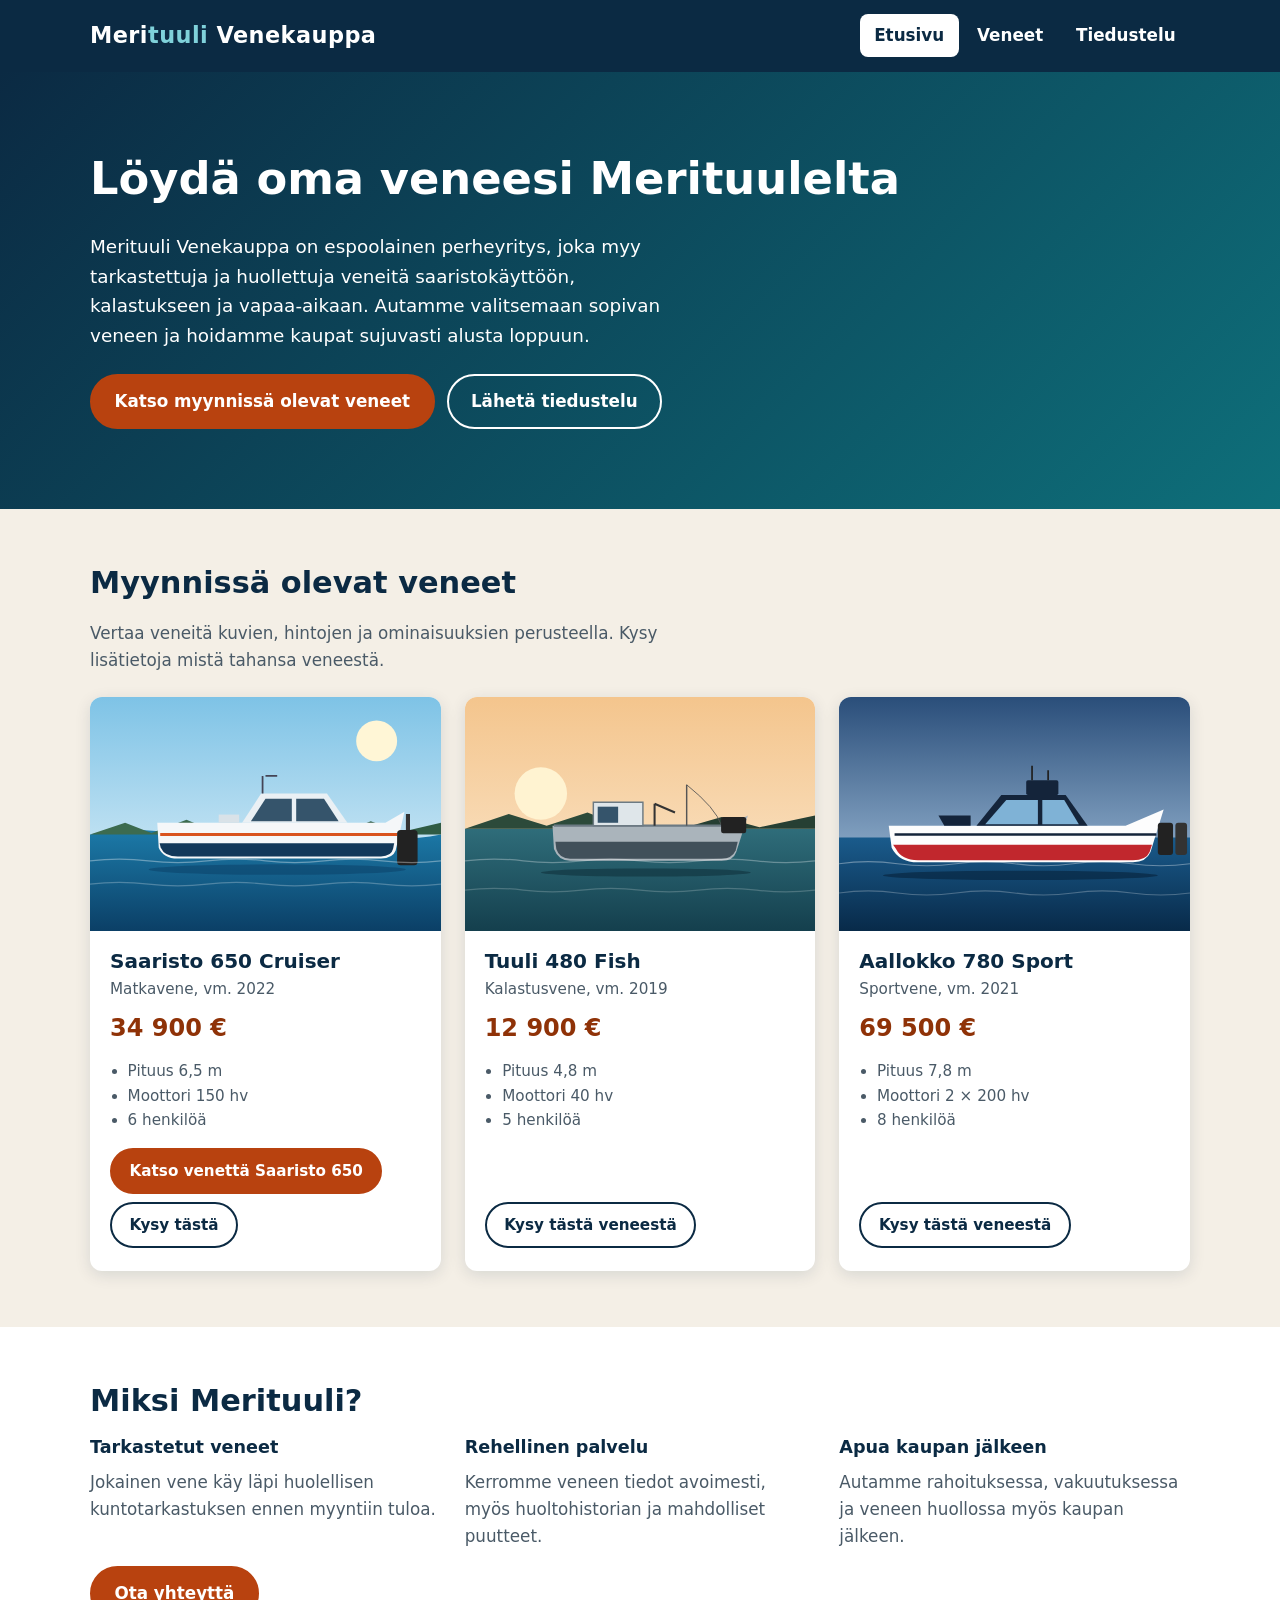
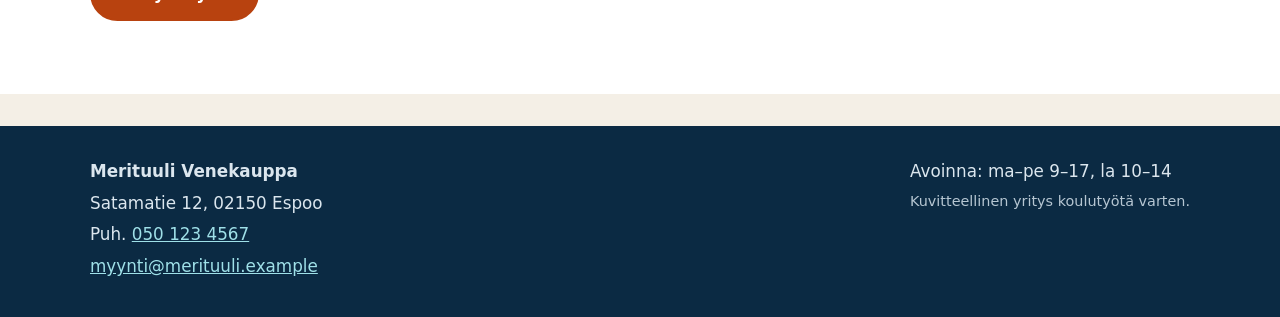
==== index.html @ cff988ce "base" ====
<!DOCTYPE html>
<html lang="fi">
<head>
  <meta charset="utf-8">
  <meta name="viewport" content="width=device-width, initial-scale=1">
  <title>Merituuli Venekauppa – Veneet myynnissä</title>
  <meta name="description" content="Merituuli Venekauppa myy huolella valittuja käytettyjä veneitä. Tutustu myynnissä oleviin veneisiin ja lähetä tiedustelu.">
  <link rel="stylesheet" href="css/styles.css">
</head>
<body>
  <a class="skip-link" href="#sisalto">Siirry sisältöön</a>

  <header class="site-header">
    <div class="container header-inner">
      <a class="logo" href="index.html">Meri<span>tuuli</span> Venekauppa</a>
      <nav class="main-nav" aria-label="Päävalikko">
        <ul>
          <li><a href="index.html" aria-current="page">Etusivu</a></li>
          <li><a href="index.html#veneet">Veneet</a></li>
          <li><a href="contact.html">Tiedustelu</a></li>
        </ul>
      </nav>
    </div>
  </header>

  <main id="sisalto">
    <section class="hero">
      <div class="container">
        <h1>Löydä oma veneesi Merituulelta</h1>
        <p>Merituuli Venekauppa on espoolainen perheyritys, joka myy tarkastettuja ja huollettuja veneitä saaristokäyttöön, kalastukseen ja vapaa-aikaan. Autamme valitsemaan sopivan veneen ja hoidamme kaupat sujuvasti alusta loppuun.</p>
        <div class="hero-actions">
          <a class="btn" href="index.html#veneet">Katso myynnissä olevat veneet</a>
          <a class="btn btn-outline" href="contact.html">Lähetä tiedustelu</a>
        </div>
      </div>
    </section>

    <section id="veneet">
      <div class="container">
        <h2>Myynnissä olevat veneet</h2>
        <p class="section-intro">Vertaa veneitä kuvien, hintojen ja ominaisuuksien perusteella. Kysy lisätietoja mistä tahansa veneestä.</p>

        <div class="boat-grid">
          <article class="boat-card">
            <img src="images/boat1-1.svg" width="1200" height="800" alt="Saaristo 650 Cruiser -matkavene merellä aurinkoisena päivänä">
            <div class="boat-card-body">
              <h3>Saaristo 650 Cruiser</h3>
              <p class="boat-type">Matkavene, vm. 2022</p>
              <p class="boat-price">34&nbsp;900&nbsp;€</p>
              <ul>
                <li>Pituus 6,5 m</li>
                <li>Moottori 150 hv</li>
                <li>6 henkilöä</li>
              </ul>
              <div class="boat-card-actions">
                <a class="btn" href="boat1.html">Katso venettä Saaristo 650</a>
                <a class="btn btn-outline" href="contact.html?boat=saaristo-650">Kysy tästä</a>
              </div>
            </div>
          </article>

          <article class="boat-card">
            <img src="images/boat2.svg" width="1200" height="800" alt="Tuuli 480 Fish -alumiininen kalastusvene auringonlaskussa">
            <div class="boat-card-body">
              <h3>Tuuli 480 Fish</h3>
              <p class="boat-type">Kalastusvene, vm. 2019</p>
              <p class="boat-price">12&nbsp;900&nbsp;€</p>
              <ul>
                <li>Pituus 4,8 m</li>
                <li>Moottori 40 hv</li>
                <li>5 henkilöä</li>
              </ul>
              <div class="boat-card-actions">
                <a class="btn btn-outline" href="contact.html?boat=tuuli-480">Kysy tästä veneestä</a>
              </div>
            </div>
          </article>

          <article class="boat-card">
            <img src="images/boat3.svg" width="1200" height="800" alt="Aallokko 780 Sport -nopea sportvene sinisellä merellä">
            <div class="boat-card-body">
              <h3>Aallokko 780 Sport</h3>
              <p class="boat-type">Sportvene, vm. 2021</p>
              <p class="boat-price">69&nbsp;500&nbsp;€</p>
              <ul>
                <li>Pituus 7,8 m</li>
                <li>Moottori 2 × 200 hv</li>
                <li>8 henkilöä</li>
              </ul>
              <div class="boat-card-actions">
                <a class="btn btn-outline" href="contact.html?boat=aallokko-780">Kysy tästä veneestä</a>
              </div>
            </div>
          </article>
        </div>
      </div>
    </section>

    <section class="info-band" aria-labelledby="miksi">
      <div class="container">
        <h2 id="miksi">Miksi Merituuli?</h2>
        <div class="info-grid">
          <div>
            <h3>Tarkastetut veneet</h3>
            <p>Jokainen vene käy läpi huolellisen kuntotarkastuksen ennen myyntiin tuloa.</p>
          </div>
          <div>
            <h3>Rehellinen palvelu</h3>
            <p>Kerromme veneen tiedot avoimesti, myös huoltohistorian ja mahdolliset puutteet.</p>
          </div>
          <div>
            <h3>Apua kaupan jälkeen</h3>
            <p>Autamme rahoituksessa, vakuutuksessa ja veneen huollossa myös kaupan jälkeen.</p>
          </div>
        </div>
        <p><a class="btn" href="contact.html">Ota yhteyttä</a></p>
      </div>
    </section>
  </main>

  <footer class="site-footer">
    <div class="container footer-inner">
      <div>
        <p><strong>Merituuli Venekauppa</strong></p>
        <p>Satamatie 12, 02150 Espoo</p>
        <p>Puh. <a href="tel:+358501234567">050 123 4567</a></p>
        <p><a href="mailto:myynti@merituuli.example">myynti@merituuli.example</a></p>
      </div>
      <div>
        <p>Avoinna: ma–pe 9–17, la 10–14</p>
        <p class="copy">Kuvitteellinen yritys koulutyötä varten.</p>
      </div>
    </div>
  </footer>
</body>
</html>
---- css/styles.css ----
/* Merituuli Venekauppa – yhteinen tyylitiedosto */
:root {
  --navy: #0b2a43;
  --navy-light: #12385a;
  --teal: #0e6f7a;
  --sand: #f4efe6;
  --white: #ffffff;
  --text: #1c2a35;
  --muted: #4a5a67;
  --accent: #b8420f;
  --accent-dark: #8f3207;
  --border: #d5dde3;
  --radius: 12px;
  --shadow: 0 4px 16px rgba(11, 42, 67, 0.12);
  --max: 1100px;
}

*, *::before, *::after { box-sizing: border-box; }

html { scroll-behavior: smooth; }

body {
  margin: 0;
  font-family: "Segoe UI", system-ui, -apple-system, Roboto, Arial, sans-serif;
  font-size: 1.05rem;
  line-height: 1.6;
  color: var(--text);
  background: var(--sand);
}

img { max-width: 100%; height: auto; display: block; }

h1, h2, h3 { line-height: 1.2; color: var(--navy); margin: 0 0 0.6em; }
h1 { font-size: clamp(1.9rem, 5vw, 2.8rem); }
h2 { font-size: clamp(1.4rem, 3.5vw, 1.9rem); }
h3 { font-size: 1.25rem; }

a { color: var(--teal); }
a:hover { color: var(--navy); }

:focus-visible {
  outline: 3px solid var(--accent);
  outline-offset: 3px;
}

.container { width: min(100% - 2rem, var(--max)); margin-inline: auto; }

.skip-link {
  position: absolute;
  left: -999px;
  top: 0;
  background: var(--white);
  padding: 0.6rem 1rem;
  z-index: 100;
}
.skip-link:focus { left: 0; }

.visually-hidden {
  position: absolute;
  width: 1px; height: 1px;
  overflow: hidden;
  clip: rect(0 0 0 0);
  white-space: nowrap;
}

/* Header & navigation */
.site-header { background: var(--navy); color: var(--white); }

.header-inner {
  display: flex;
  flex-wrap: wrap;
  align-items: center;
  justify-content: space-between;
  gap: 0.75rem 1.5rem;
  padding: 0.9rem 0;
}

.logo {
  color: var(--white);
  text-decoration: none;
  font-size: 1.4rem;
  font-weight: 700;
  letter-spacing: 0.02em;
}
.logo span { color: #7fd1da; }
.logo:hover { color: var(--white); }

.main-nav ul {
  list-style: none;
  margin: 0;
  padding: 0;
  display: flex;
  flex-wrap: wrap;
  gap: 0.25rem;
}

.main-nav a {
  display: block;
  padding: 0.5rem 0.9rem;
  color: var(--white);
  text-decoration: none;
  border-radius: 8px;
  font-weight: 600;
}
.main-nav a:hover { background: var(--navy-light); color: var(--white); }
.main-nav a[aria-current="page"] { background: var(--white); color: var(--navy); }

/* Buttons */
.btn {
  display: inline-block;
  padding: 0.75rem 1.4rem;
  background: var(--accent);
  color: var(--white);
  border: 2px solid var(--accent);
  border-radius: 999px;
  font: inherit;
  font-weight: 700;
  text-decoration: none;
  cursor: pointer;
  transition: background 0.15s, transform 0.15s;
}
.btn:hover { background: var(--accent-dark); border-color: var(--accent-dark); color: var(--white); transform: translateY(-1px); }

.btn-outline { background: transparent; color: var(--navy); border-color: var(--navy); }
.btn-outline:hover { background: var(--navy); color: var(--white); border-color: var(--navy); }

/* Hero */
.hero {
  background: linear-gradient(135deg, var(--navy) 0%, var(--teal) 100%);
  color: var(--white);
  padding: clamp(2.5rem, 8vw, 5rem) 0;
}
.hero h1 { color: var(--white); }
.hero p { max-width: 38rem; font-size: 1.15rem; }
.hero-actions { display: flex; flex-wrap: wrap; gap: 0.75rem; margin-top: 1.5rem; }
.hero .btn-outline { color: var(--white); border-color: var(--white); }
.hero .btn-outline:hover { background: var(--white); color: var(--navy); }

section { padding: clamp(2rem, 6vw, 3.5rem) 0; }

.section-intro { max-width: 40rem; color: var(--muted); }

/* Boat cards */
.boat-grid {
  display: grid;
  grid-template-columns: repeat(auto-fit, minmax(min(100%, 300px), 1fr));
  gap: 1.5rem;
  margin-top: 1.5rem;
}

.boat-card {
  display: flex;
  flex-direction: column;
  background: var(--white);
  border-radius: var(--radius);
  overflow: hidden;
  box-shadow: var(--shadow);
}

.boat-card img { width: 100%; aspect-ratio: 3 / 2; object-fit: cover; }

.boat-card-body { display: flex; flex-direction: column; flex: 1; padding: 1.1rem 1.25rem 1.4rem; }
.boat-card-body h3 { margin-bottom: 0.25rem; }
.boat-type { margin: 0 0 0.5rem; color: var(--muted); font-size: 0.95rem; }
.boat-price { font-size: 1.5rem; font-weight: 700; color: var(--accent-dark); margin: 0 0 0.75rem; }
.boat-card-body ul { margin: 0 0 1rem; padding-left: 1.1rem; color: var(--muted); font-size: 0.95rem; }
.boat-card-actions { margin-top: auto; display: flex; flex-wrap: wrap; gap: 0.5rem; }
.boat-card .btn { padding: 0.55rem 1.1rem; font-size: 0.95rem; }

/* Info band */
.info-band { background: var(--white); }
.info-grid {
  display: grid;
  grid-template-columns: repeat(auto-fit, minmax(min(100%, 220px), 1fr));
  gap: 1.5rem;
}
.info-grid h3 { font-size: 1.1rem; }
.info-grid p { margin: 0; color: var(--muted); }

/* Breadcrumb */
.breadcrumb { padding: 1rem 0 0; font-size: 0.95rem; }
.breadcrumb ol { list-style: none; display: flex; flex-wrap: wrap; gap: 0.4rem; margin: 0; padding: 0; }
.breadcrumb li + li::before { content: "›"; margin-right: 0.4rem; color: var(--muted); }

/* Boat page */
.boat-layout {
  display: grid;
  grid-template-columns: minmax(0, 1.5fr) minmax(0, 1fr);
  gap: 2rem;
  align-items: start;
}

.price-tag { font-size: 2rem; font-weight: 700; color: var(--accent-dark); margin: 0.25rem 0 1rem; }

.panel {
  background: var(--white);
  border-radius: var(--radius);
  box-shadow: var(--shadow);
  padding: 1.5rem;
}
.panel + .panel { margin-top: 1.5rem; }

.spec-table { width: 100%; border-collapse: collapse; }
.spec-table th, .spec-table td { text-align: left; padding: 0.6rem 0.25rem; border-bottom: 1px solid var(--border); }
.spec-table th { font-weight: 600; color: var(--muted); width: 45%; }
.spec-table tr:last-child th, .spec-table tr:last-child td { border-bottom: 0; }

/* Gallery (ilman JavaScriptiä: radiopainikkeet + label) */
.gallery-main { background: var(--navy); border-radius: var(--radius); overflow: hidden; box-shadow: var(--shadow); }
.gallery-main figure { margin: 0; display: none; }
.gallery-main img { width: 100%; aspect-ratio: 3 / 2; object-fit: cover; }
.gallery-main figcaption { padding: 0.6rem 1rem; background: var(--navy); color: var(--white); font-size: 0.95rem; }

#g1:checked ~ .gallery-main .fig1,
#g2:checked ~ .gallery-main .fig2,
#g3:checked ~ .gallery-main .fig3 { display: block; }

.gallery-thumbs { display: grid; grid-template-columns: repeat(3, 1fr); gap: 0.75rem; margin-top: 0.75rem; }
.gallery-thumbs label { cursor: pointer; border: 3px solid transparent; border-radius: 8px; overflow: hidden; display: block; opacity: 0.75; transition: opacity 0.15s; }
.gallery-thumbs label:hover { opacity: 1; }
.gallery-thumbs img { width: 100%; aspect-ratio: 3 / 2; object-fit: cover; }

#g1:checked ~ .gallery-thumbs label[for="g1"],
#g2:checked ~ .gallery-thumbs label[for="g2"],
#g3:checked ~ .gallery-thumbs label[for="g3"] { border-color: var(--accent); opacity: 1; }

#g1:focus-visible ~ .gallery-thumbs label[for="g1"],
#g2:focus-visible ~ .gallery-thumbs label[for="g2"],
#g3:focus-visible ~ .gallery-thumbs label[for="g3"] { outline: 3px solid var(--navy); outline-offset: 2px; }

.back-links { display: flex; flex-wrap: wrap; gap: 0.75rem; margin-top: 1.5rem; }

/* Contact page */
.contact-layout {
  display: grid;
  grid-template-columns: minmax(0, 1.4fr) minmax(0, 1fr);
  gap: 2rem;
  align-items: start;
}

.form-group { margin-bottom: 1.1rem; }
.form-group label { display: block; font-weight: 600; margin-bottom: 0.3rem; }
.form-group .hint { font-weight: 400; color: var(--muted); font-size: 0.9rem; }

input[type="text"], input[type="email"], input[type="tel"], select, textarea {
  width: 100%;
  padding: 0.7rem 0.8rem;
  font: inherit;
  color: var(--text);
  background: var(--white);
  border: 2px solid #8a9aa6;
  border-radius: 8px;
}
textarea { min-height: 9rem; resize: vertical; }
input:focus, select:focus, textarea:focus { outline: 3px solid var(--accent); outline-offset: 1px; border-color: var(--navy); }
input:user-invalid, textarea:user-invalid { border-color: #b00020; }

.contact-list { list-style: none; padding: 0; margin: 0; }
.contact-list li { margin-bottom: 0.9rem; }
.contact-list strong { display: block; color: var(--navy); }

/* Footer */
.site-footer { background: var(--navy); color: #dbe6ee; padding: 2rem 0; margin-top: 2rem; }
.site-footer a { color: #9fe0e8; }
.footer-inner { display: flex; flex-wrap: wrap; justify-content: space-between; gap: 1.5rem; }
.site-footer p { margin: 0 0 0.3rem; }
.site-footer .copy { font-size: 0.9rem; color: #b6c6d2; }

/* Responsive */
@media (max-width: 800px) {
  .boat-layout, .contact-layout { grid-template-columns: 1fr; }
  .header-inner { flex-direction: column; align-items: flex-start; }
}

@media (max-width: 480px) {
  body { font-size: 1rem; }
  .main-nav a { padding: 0.45rem 0.7rem; }
  .hero-actions .btn { width: 100%; text-align: center; }
}

@media (prefers-reduced-motion: reduce) {
  html { scroll-behavior: auto; }
  .btn { transition: none; }
}
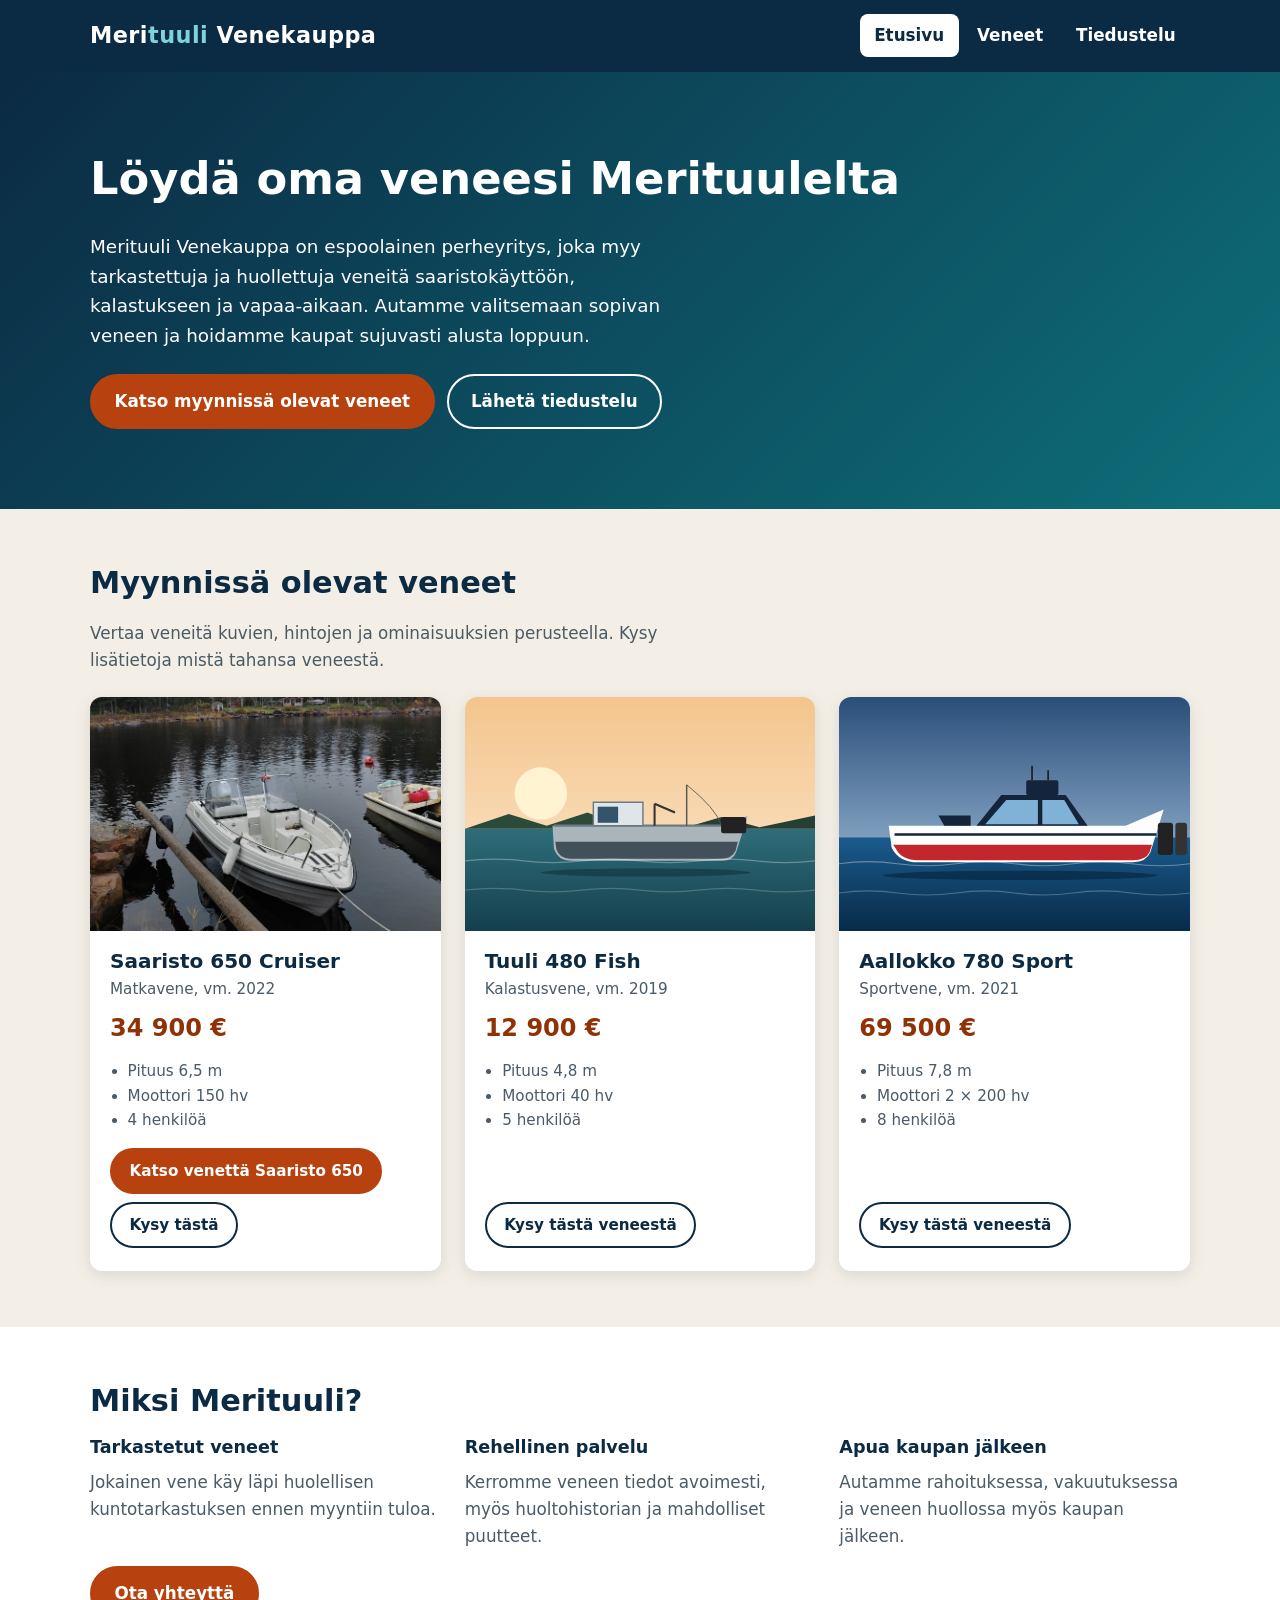
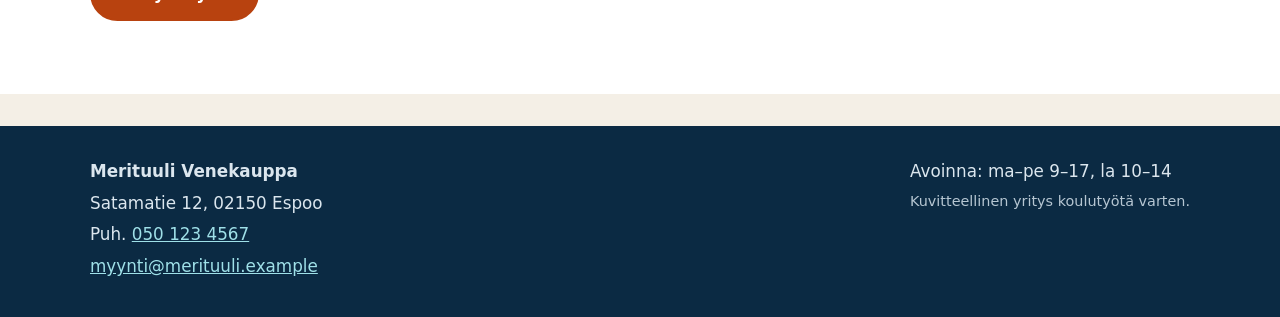
==== commit 203c94e6: "muutoksia" ====
--- a/index.html
+++ b/index.html
@@ -42,7 +42,7 @@
 
         <div class="boat-grid">
           <article class="boat-card">
-            <img src="images/boat1-1.svg" width="1200" height="800" alt="Saaristo 650 Cruiser -matkavene merellä aurinkoisena päivänä">
+            <img src="images/realboat2.jpg" width="1200" height="800" alt="Saaristo 650 Cruiser -matkavene merellä aurinkoisena päivänä">
             <div class="boat-card-body">
               <h3>Saaristo 650 Cruiser</h3>
               <p class="boat-type">Matkavene, vm. 2022</p>
@@ -50,7 +50,7 @@
               <ul>
                 <li>Pituus 6,5 m</li>
                 <li>Moottori 150 hv</li>
-                <li>6 henkilöä</li>
+                <li>4 henkilöä</li>
               </ul>
               <div class="boat-card-actions">
                 <a class="btn" href="boat1.html">Katso venettä Saaristo 650</a>
--- a/css/styles.css
+++ b/css/styles.css
@@ -17,7 +17,9 @@
 
 *, *::before, *::after { box-sizing: border-box; }
 
-html { scroll-behavior: smooth; }
+html { 
+  overscroll-behavior: none;
+ }
 
 body {
   margin: 0;
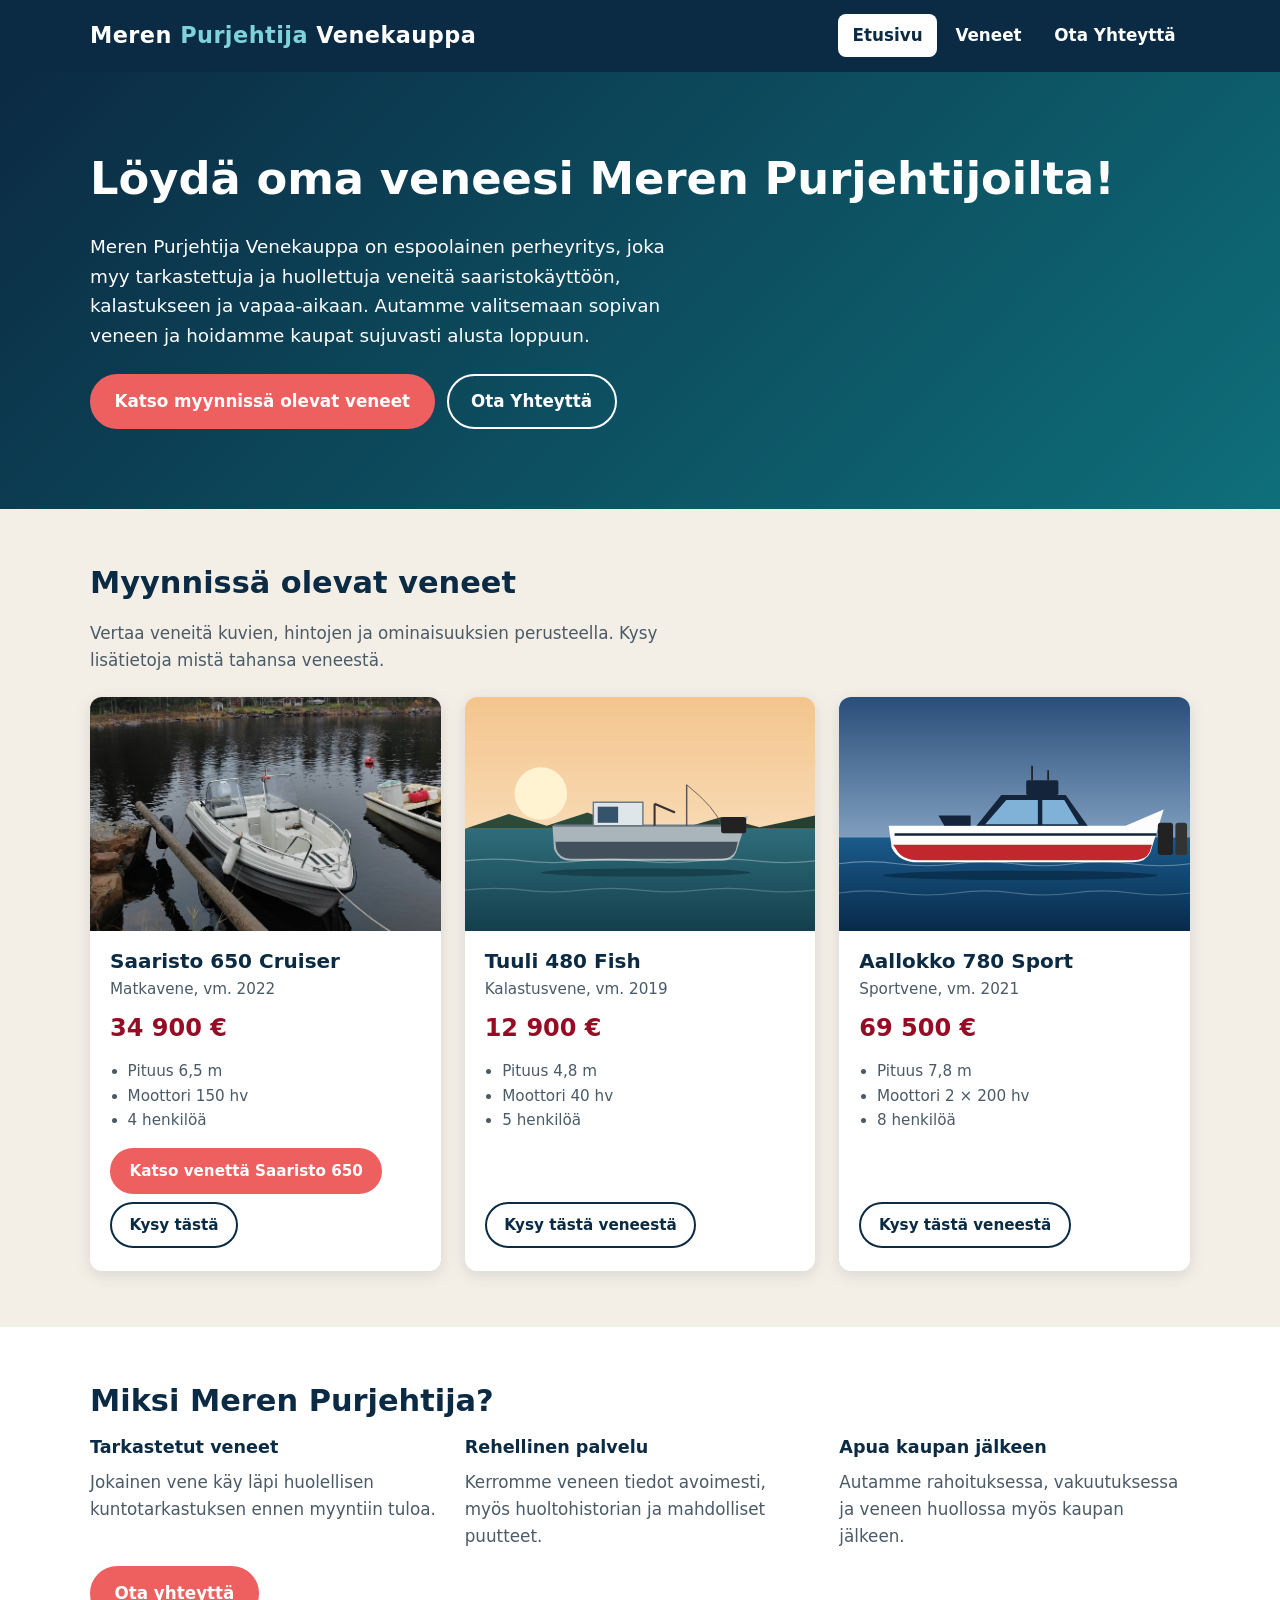
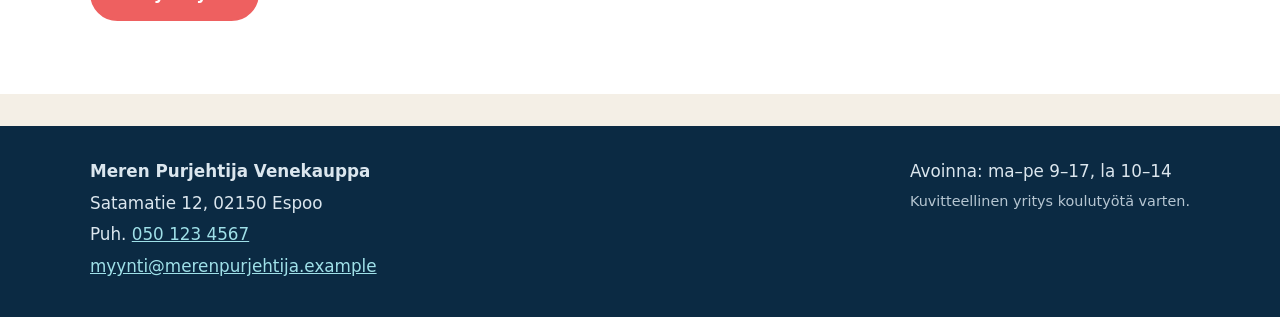
==== commit c203c9a7: "main" ====
--- a/index.html
+++ b/index.html
@@ -3,8 +3,8 @@
 <head>
   <meta charset="utf-8">
   <meta name="viewport" content="width=device-width, initial-scale=1">
-  <title>Merituuli Venekauppa – Veneet myynnissä</title>
-  <meta name="description" content="Merituuli Venekauppa myy huolella valittuja käytettyjä veneitä. Tutustu myynnissä oleviin veneisiin ja lähetä tiedustelu.">
+  <title>Meren Purjehtija Venekauppa – Veneet myynnissä</title>
+  <meta name="description" content="Meren Purjehtija Venekauppa myy huolella valittuja käytettyjä veneitä. Tutustu myynnissä oleviin veneisiin ja lähetä viestiä!">
   <link rel="stylesheet" href="css/styles.css">
 </head>
 <body>
@@ -12,12 +12,12 @@
 
   <header class="site-header">
     <div class="container header-inner">
-      <a class="logo" href="index.html">Meri<span>tuuli</span> Venekauppa</a>
+      <a class="logo" href="index.html">Meren<span> Purjehtija</span> Venekauppa</a>
       <nav class="main-nav" aria-label="Päävalikko">
         <ul>
           <li><a href="index.html" aria-current="page">Etusivu</a></li>
           <li><a href="index.html#veneet">Veneet</a></li>
-          <li><a href="contact.html">Tiedustelu</a></li>
+          <li><a href="contact.html">Ota Yhteyttä</a></li>
         </ul>
       </nav>
     </div>
@@ -26,11 +26,11 @@
   <main id="sisalto">
     <section class="hero">
       <div class="container">
-        <h1>Löydä oma veneesi Merituulelta</h1>
-        <p>Merituuli Venekauppa on espoolainen perheyritys, joka myy tarkastettuja ja huollettuja veneitä saaristokäyttöön, kalastukseen ja vapaa-aikaan. Autamme valitsemaan sopivan veneen ja hoidamme kaupat sujuvasti alusta loppuun.</p>
+        <h1>Löydä oma veneesi Meren Purjehtijoilta!</h1>
+        <p>Meren Purjehtija Venekauppa on espoolainen perheyritys, joka myy tarkastettuja ja huollettuja veneitä saaristokäyttöön, kalastukseen ja vapaa-aikaan. Autamme valitsemaan sopivan veneen ja hoidamme kaupat sujuvasti alusta loppuun.</p>
         <div class="hero-actions">
           <a class="btn" href="index.html#veneet">Katso myynnissä olevat veneet</a>
-          <a class="btn btn-outline" href="contact.html">Lähetä tiedustelu</a>
+          <a class="btn btn-outline" href="contact.html">Ota Yhteyttä</a>
         </div>
       </div>
     </section>
@@ -98,7 +98,7 @@
 
     <section class="info-band" aria-labelledby="miksi">
       <div class="container">
-        <h2 id="miksi">Miksi Merituuli?</h2>
+        <h2 id="miksi">Miksi Meren Purjehtija?</h2>
         <div class="info-grid">
           <div>
             <h3>Tarkastetut veneet</h3>
@@ -121,10 +121,10 @@
   <footer class="site-footer">
     <div class="container footer-inner">
       <div>
-        <p><strong>Merituuli Venekauppa</strong></p>
+        <p><strong>Meren Purjehtija Venekauppa</strong></p>
         <p>Satamatie 12, 02150 Espoo</p>
         <p>Puh. <a href="tel:+358501234567">050 123 4567</a></p>
-        <p><a href="mailto:myynti@merituuli.example">myynti@merituuli.example</a></p>
+        <p><a href="mailto:myynti@merenpurjehtija.example">myynti@merenpurjehtija.example</a></p>
       </div>
       <div>
         <p>Avoinna: ma–pe 9–17, la 10–14</p>
--- a/css/styles.css
+++ b/css/styles.css
@@ -1,4 +1,4 @@
-/* Merituuli Venekauppa – yhteinen tyylitiedosto */
+/* Meren Purjehtija Venekauppa – yhteinen tyylitiedosto */
 :root {
   --navy: #0b2a43;
   --navy-light: #12385a;
@@ -7,19 +7,23 @@
   --white: #ffffff;
   --text: #1c2a35;
   --muted: #4a5a67;
-  --accent: #b8420f;
-  --accent-dark: #8f3207;
+  --accent: #ee6060;
+  --accent-dark: #960c25;
   --border: #d5dde3;
   --radius: 12px;
   --shadow: 0 4px 16px rgba(11, 42, 67, 0.12);
   --max: 1100px;
 }
 
-*, *::before, *::after { box-sizing: border-box; }
-
-html { 
+*,
+*::before,
+*::after {
+  box-sizing: border-box;
+}
+
+html {
   overscroll-behavior: none;
- }
+}
 
 body {
   margin: 0;
@@ -30,22 +34,49 @@
   background: var(--sand);
 }
 
-img { max-width: 100%; height: auto; display: block; }
-
-h1, h2, h3 { line-height: 1.2; color: var(--navy); margin: 0 0 0.6em; }
-h1 { font-size: clamp(1.9rem, 5vw, 2.8rem); }
-h2 { font-size: clamp(1.4rem, 3.5vw, 1.9rem); }
-h3 { font-size: 1.25rem; }
-
-a { color: var(--teal); }
-a:hover { color: var(--navy); }
+img {
+  max-width: 100%;
+  height: auto;
+  display: block;
+}
+
+h1,
+h2,
+h3 {
+  line-height: 1.2;
+  color: var(--navy);
+  margin: 0 0 0.6em;
+}
+
+h1 {
+  font-size: clamp(1.9rem, 5vw, 2.8rem);
+}
+
+h2 {
+  font-size: clamp(1.4rem, 3.5vw, 1.9rem);
+}
+
+h3 {
+  font-size: 1.25rem;
+}
+
+a {
+  color: var(--teal);
+}
+
+a:hover {
+  color: var(--navy);
+}
 
 :focus-visible {
   outline: 3px solid var(--accent);
   outline-offset: 3px;
 }
 
-.container { width: min(100% - 2rem, var(--max)); margin-inline: auto; }
+.container {
+  width: min(100% - 2rem, var(--max));
+  margin-inline: auto;
+}
 
 .skip-link {
   position: absolute;
@@ -55,18 +86,25 @@
   padding: 0.6rem 1rem;
   z-index: 100;
 }
-.skip-link:focus { left: 0; }
+
+.skip-link:focus {
+  left: 0;
+}
 
 .visually-hidden {
   position: absolute;
-  width: 1px; height: 1px;
+  width: 1px;
+  height: 1px;
   overflow: hidden;
   clip: rect(0 0 0 0);
   white-space: nowrap;
 }
 
 /* Header & navigation */
-.site-header { background: var(--navy); color: var(--white); }
+.site-header {
+  background: var(--navy);
+  color: var(--white);
+}
 
 .header-inner {
   display: flex;
@@ -84,8 +122,14 @@
   font-weight: 700;
   letter-spacing: 0.02em;
 }
-.logo span { color: #7fd1da; }
-.logo:hover { color: var(--white); }
+
+.logo span {
+  color: #7fd1da;
+}
+
+.logo:hover {
+  color: var(--white);
+}
 
 .main-nav ul {
   list-style: none;
@@ -104,8 +148,16 @@
   border-radius: 8px;
   font-weight: 600;
 }
-.main-nav a:hover { background: var(--navy-light); color: var(--white); }
-.main-nav a[aria-current="page"] { background: var(--white); color: var(--navy); }
+
+.main-nav a:hover {
+  background: var(--navy-light);
+  color: var(--white);
+}
+
+.main-nav a[aria-current="page"] {
+  background: var(--white);
+  color: var(--navy);
+}
 
 /* Buttons */
 .btn {
@@ -121,10 +173,25 @@
   cursor: pointer;
   transition: background 0.15s, transform 0.15s;
 }
-.btn:hover { background: var(--accent-dark); border-color: var(--accent-dark); color: var(--white); transform: translateY(-1px); }
-
-.btn-outline { background: transparent; color: var(--navy); border-color: var(--navy); }
-.btn-outline:hover { background: var(--navy); color: var(--white); border-color: var(--navy); }
+
+.btn:hover {
+  background: var(--accent-dark);
+  border-color: var(--accent-dark);
+  color: var(--white);
+  transform: translateY(-1px);
+}
+
+.btn-outline {
+  background: transparent;
+  color: var(--navy);
+  border-color: var(--navy);
+}
+
+.btn-outline:hover {
+  background: var(--navy);
+  color: var(--white);
+  border-color: var(--navy);
+}
 
 /* Hero */
 .hero {
@@ -132,15 +199,41 @@
   color: var(--white);
   padding: clamp(2.5rem, 8vw, 5rem) 0;
 }
-.hero h1 { color: var(--white); }
-.hero p { max-width: 38rem; font-size: 1.15rem; }
-.hero-actions { display: flex; flex-wrap: wrap; gap: 0.75rem; margin-top: 1.5rem; }
-.hero .btn-outline { color: var(--white); border-color: var(--white); }
-.hero .btn-outline:hover { background: var(--white); color: var(--navy); }
-
-section { padding: clamp(2rem, 6vw, 3.5rem) 0; }
-
-.section-intro { max-width: 40rem; color: var(--muted); }
+
+.hero h1 {
+  color: var(--white);
+}
+
+.hero p {
+  max-width: 38rem;
+  font-size: 1.15rem;
+}
+
+.hero-actions {
+  display: flex;
+  flex-wrap: wrap;
+  gap: 0.75rem;
+  margin-top: 1.5rem;
+}
+
+.hero .btn-outline {
+  color: var(--white);
+  border-color: var(--white);
+}
+
+.hero .btn-outline:hover {
+  background: var(--white);
+  color: var(--navy);
+}
+
+section {
+  padding: clamp(2rem, 6vw, 3.5rem) 0;
+}
+
+.section-intro {
+  max-width: 40rem;
+  color: var(--muted);
+}
 
 /* Boat cards */
 .boat-grid {
@@ -159,30 +252,95 @@
   box-shadow: var(--shadow);
 }
 
-.boat-card img { width: 100%; aspect-ratio: 3 / 2; object-fit: cover; }
-
-.boat-card-body { display: flex; flex-direction: column; flex: 1; padding: 1.1rem 1.25rem 1.4rem; }
-.boat-card-body h3 { margin-bottom: 0.25rem; }
-.boat-type { margin: 0 0 0.5rem; color: var(--muted); font-size: 0.95rem; }
-.boat-price { font-size: 1.5rem; font-weight: 700; color: var(--accent-dark); margin: 0 0 0.75rem; }
-.boat-card-body ul { margin: 0 0 1rem; padding-left: 1.1rem; color: var(--muted); font-size: 0.95rem; }
-.boat-card-actions { margin-top: auto; display: flex; flex-wrap: wrap; gap: 0.5rem; }
-.boat-card .btn { padding: 0.55rem 1.1rem; font-size: 0.95rem; }
+.boat-card img {
+  width: 100%;
+  aspect-ratio: 3 / 2;
+  object-fit: cover;
+}
+
+.boat-card-body {
+  display: flex;
+  flex-direction: column;
+  flex: 1;
+  padding: 1.1rem 1.25rem 1.4rem;
+}
+
+.boat-card-body h3 {
+  margin-bottom: 0.25rem;
+}
+
+.boat-type {
+  margin: 0 0 0.5rem;
+  color: var(--muted);
+  font-size: 0.95rem;
+}
+
+.boat-price {
+  font-size: 1.5rem;
+  font-weight: 700;
+  color: var(--accent-dark);
+  margin: 0 0 0.75rem;
+}
+
+.boat-card-body ul {
+  margin: 0 0 1rem;
+  padding-left: 1.1rem;
+  color: var(--muted);
+  font-size: 0.95rem;
+}
+
+.boat-card-actions {
+  margin-top: auto;
+  display: flex;
+  flex-wrap: wrap;
+  gap: 0.5rem;
+}
+
+.boat-card .btn {
+  padding: 0.55rem 1.1rem;
+  font-size: 0.95rem;
+}
 
 /* Info band */
-.info-band { background: var(--white); }
+.info-band {
+  background: var(--white);
+}
+
 .info-grid {
   display: grid;
   grid-template-columns: repeat(auto-fit, minmax(min(100%, 220px), 1fr));
   gap: 1.5rem;
 }
-.info-grid h3 { font-size: 1.1rem; }
-.info-grid p { margin: 0; color: var(--muted); }
+
+.info-grid h3 {
+  font-size: 1.1rem;
+}
+
+.info-grid p {
+  margin: 0;
+  color: var(--muted);
+}
 
 /* Breadcrumb */
-.breadcrumb { padding: 1rem 0 0; font-size: 0.95rem; }
-.breadcrumb ol { list-style: none; display: flex; flex-wrap: wrap; gap: 0.4rem; margin: 0; padding: 0; }
-.breadcrumb li + li::before { content: "›"; margin-right: 0.4rem; color: var(--muted); }
+.breadcrumb {
+  padding: 1rem 0 0;
+  font-size: 0.95rem;
+}
+
+.breadcrumb ol {
+  list-style: none;
+  display: flex;
+  flex-wrap: wrap;
+  gap: 0.4rem;
+  margin: 0;
+  padding: 0;
+}
+
+.breadcrumb li+li::before {
+  content: "›";
+  margin-right: 0.4rem;
+  color: var(--muted);
+}
 
 /* Boat page */
 .boat-layout {
@@ -192,7 +350,12 @@
   align-items: start;
 }
 
-.price-tag { font-size: 2rem; font-weight: 700; color: var(--accent-dark); margin: 0.25rem 0 1rem; }
+.price-tag {
+  font-size: 2rem;
+  font-weight: 700;
+  color: var(--accent-dark);
+  margin: 0.25rem 0 1rem;
+}
 
 .panel {
   background: var(--white);
@@ -200,37 +363,113 @@
   box-shadow: var(--shadow);
   padding: 1.5rem;
 }
-.panel + .panel { margin-top: 1.5rem; }
-
-.spec-table { width: 100%; border-collapse: collapse; }
-.spec-table th, .spec-table td { text-align: left; padding: 0.6rem 0.25rem; border-bottom: 1px solid var(--border); }
-.spec-table th { font-weight: 600; color: var(--muted); width: 45%; }
-.spec-table tr:last-child th, .spec-table tr:last-child td { border-bottom: 0; }
+
+.panel+.panel {
+  margin-top: 1.5rem;
+}
+
+.spec-table {
+  width: 100%;
+  border-collapse: collapse;
+}
+
+.spec-table th,
+.spec-table td {
+  text-align: left;
+  padding: 0.6rem 0.25rem;
+  border-bottom: 1px solid var(--border);
+}
+
+.spec-table th {
+  font-weight: 600;
+  color: var(--muted);
+  width: 45%;
+}
+
+.spec-table tr:last-child th,
+.spec-table tr:last-child td {
+  border-bottom: 0;
+}
 
 /* Gallery (ilman JavaScriptiä: radiopainikkeet + label) */
-.gallery-main { background: var(--navy); border-radius: var(--radius); overflow: hidden; box-shadow: var(--shadow); }
-.gallery-main figure { margin: 0; display: none; }
-.gallery-main img { width: 100%; aspect-ratio: 3 / 2; object-fit: cover; }
-.gallery-main figcaption { padding: 0.6rem 1rem; background: var(--navy); color: var(--white); font-size: 0.95rem; }
-
-#g1:checked ~ .gallery-main .fig1,
-#g2:checked ~ .gallery-main .fig2,
-#g3:checked ~ .gallery-main .fig3 { display: block; }
-
-.gallery-thumbs { display: grid; grid-template-columns: repeat(3, 1fr); gap: 0.75rem; margin-top: 0.75rem; }
-.gallery-thumbs label { cursor: pointer; border: 3px solid transparent; border-radius: 8px; overflow: hidden; display: block; opacity: 0.75; transition: opacity 0.15s; }
-.gallery-thumbs label:hover { opacity: 1; }
-.gallery-thumbs img { width: 100%; aspect-ratio: 3 / 2; object-fit: cover; }
-
-#g1:checked ~ .gallery-thumbs label[for="g1"],
-#g2:checked ~ .gallery-thumbs label[for="g2"],
-#g3:checked ~ .gallery-thumbs label[for="g3"] { border-color: var(--accent); opacity: 1; }
-
-#g1:focus-visible ~ .gallery-thumbs label[for="g1"],
-#g2:focus-visible ~ .gallery-thumbs label[for="g2"],
-#g3:focus-visible ~ .gallery-thumbs label[for="g3"] { outline: 3px solid var(--navy); outline-offset: 2px; }
-
-.back-links { display: flex; flex-wrap: wrap; gap: 0.75rem; margin-top: 1.5rem; }
+.gallery-main {
+  background: var(--navy);
+  border-radius: var(--radius);
+  overflow: hidden;
+  box-shadow: var(--shadow);
+}
+
+.gallery-main figure {
+  margin: 0;
+  display: none;
+}
+
+.gallery-main img {
+  width: 100%;
+  aspect-ratio: 3 / 2;
+  object-fit: cover;
+}
+
+.gallery-main figcaption {
+  padding: 0.6rem 1rem;
+  background: var(--navy);
+  color: var(--white);
+  font-size: 0.95rem;
+}
+
+#g1:checked~.gallery-main .fig1,
+#g2:checked~.gallery-main .fig2,
+#g3:checked~.gallery-main .fig3 {
+  display: block;
+}
+
+.gallery-thumbs {
+  display: grid;
+  grid-template-columns: repeat(3, 1fr);
+  gap: 0.75rem;
+  margin-top: 0.75rem;
+}
+
+.gallery-thumbs label {
+  cursor: pointer;
+  border: 3px solid transparent;
+  border-radius: 8px;
+  overflow: hidden;
+  display: block;
+  opacity: 0.75;
+  transition: opacity 0.15s;
+}
+
+.gallery-thumbs label:hover {
+  opacity: 1;
+}
+
+.gallery-thumbs img {
+  width: 100%;
+  aspect-ratio: 3 / 2;
+  object-fit: cover;
+}
+
+#g1:checked~.gallery-thumbs label[for="g1"],
+#g2:checked~.gallery-thumbs label[for="g2"],
+#g3:checked~.gallery-thumbs label[for="g3"] {
+  border-color: var(--accent);
+  opacity: 1;
+}
+
+#g1:focus-visible~.gallery-thumbs label[for="g1"],
+#g2:focus-visible~.gallery-thumbs label[for="g2"],
+#g3:focus-visible~.gallery-thumbs label[for="g3"] {
+  outline: 3px solid var(--navy);
+  outline-offset: 2px;
+}
+
+.back-links {
+  display: flex;
+  flex-wrap: wrap;
+  gap: 0.75rem;
+  margin-top: 1.5rem;
+}
 
 /* Contact page */
 .contact-layout {
@@ -240,11 +479,27 @@
   align-items: start;
 }
 
-.form-group { margin-bottom: 1.1rem; }
-.form-group label { display: block; font-weight: 600; margin-bottom: 0.3rem; }
-.form-group .hint { font-weight: 400; color: var(--muted); font-size: 0.9rem; }
-
-input[type="text"], input[type="email"], input[type="tel"], select, textarea {
+.form-group {
+  margin-bottom: 1.1rem;
+}
+
+.form-group label {
+  display: block;
+  font-weight: 600;
+  margin-bottom: 0.3rem;
+}
+
+.form-group .hint {
+  font-weight: 400;
+  color: var(--muted);
+  font-size: 0.9rem;
+}
+
+input[type="text"],
+input[type="email"],
+input[type="tel"],
+select,
+textarea {
   width: 100%;
   padding: 0.7rem 0.8rem;
   font: inherit;
@@ -253,34 +508,103 @@
   border: 2px solid #8a9aa6;
   border-radius: 8px;
 }
-textarea { min-height: 9rem; resize: vertical; }
-input:focus, select:focus, textarea:focus { outline: 3px solid var(--accent); outline-offset: 1px; border-color: var(--navy); }
-input:user-invalid, textarea:user-invalid { border-color: #b00020; }
-
-.contact-list { list-style: none; padding: 0; margin: 0; }
-.contact-list li { margin-bottom: 0.9rem; }
-.contact-list strong { display: block; color: var(--navy); }
+
+textarea {
+  min-height: 9rem;
+  resize: vertical;
+}
+
+input:focus,
+select:focus,
+textarea:focus {
+  outline: 3px solid var(--accent);
+  outline-offset: 1px;
+  border-color: var(--navy);
+}
+
+input:user-invalid,
+textarea:user-invalid {
+  border-color: #b00020;
+}
+
+.contact-list {
+  list-style: none;
+  padding: 0;
+  margin: 0;
+}
+
+.contact-list li {
+  margin-bottom: 0.9rem;
+}
+
+.contact-list strong {
+  display: block;
+  color: var(--navy);
+}
 
 /* Footer */
-.site-footer { background: var(--navy); color: #dbe6ee; padding: 2rem 0; margin-top: 2rem; }
-.site-footer a { color: #9fe0e8; }
-.footer-inner { display: flex; flex-wrap: wrap; justify-content: space-between; gap: 1.5rem; }
-.site-footer p { margin: 0 0 0.3rem; }
-.site-footer .copy { font-size: 0.9rem; color: #b6c6d2; }
+.site-footer {
+  background: var(--navy);
+  color: #dbe6ee;
+  padding: 2rem 0;
+  margin-top: 2rem;
+}
+
+.site-footer a {
+  color: #9fe0e8;
+}
+
+.footer-inner {
+  display: flex;
+  flex-wrap: wrap;
+  justify-content: space-between;
+  gap: 1.5rem;
+}
+
+.site-footer p {
+  margin: 0 0 0.3rem;
+}
+
+.site-footer .copy {
+  font-size: 0.9rem;
+  color: #b6c6d2;
+}
 
 /* Responsive */
 @media (max-width: 800px) {
-  .boat-layout, .contact-layout { grid-template-columns: 1fr; }
-  .header-inner { flex-direction: column; align-items: flex-start; }
+
+  .boat-layout,
+  .contact-layout {
+    grid-template-columns: 1fr;
+  }
+
+  .header-inner {
+    flex-direction: column;
+    align-items: flex-start;
+  }
 }
 
 @media (max-width: 480px) {
-  body { font-size: 1rem; }
-  .main-nav a { padding: 0.45rem 0.7rem; }
-  .hero-actions .btn { width: 100%; text-align: center; }
+  body {
+    font-size: 1rem;
+  }
+
+  .main-nav a {
+    padding: 0.45rem 0.7rem;
+  }
+
+  .hero-actions .btn {
+    width: 100%;
+    text-align: center;
+  }
 }
 
 @media (prefers-reduced-motion: reduce) {
-  html { scroll-behavior: auto; }
-  .btn { transition: none; }
-}
+  html {
+    scroll-behavior: auto;
+  }
+
+  .btn {
+    transition: none;
+  }
+}
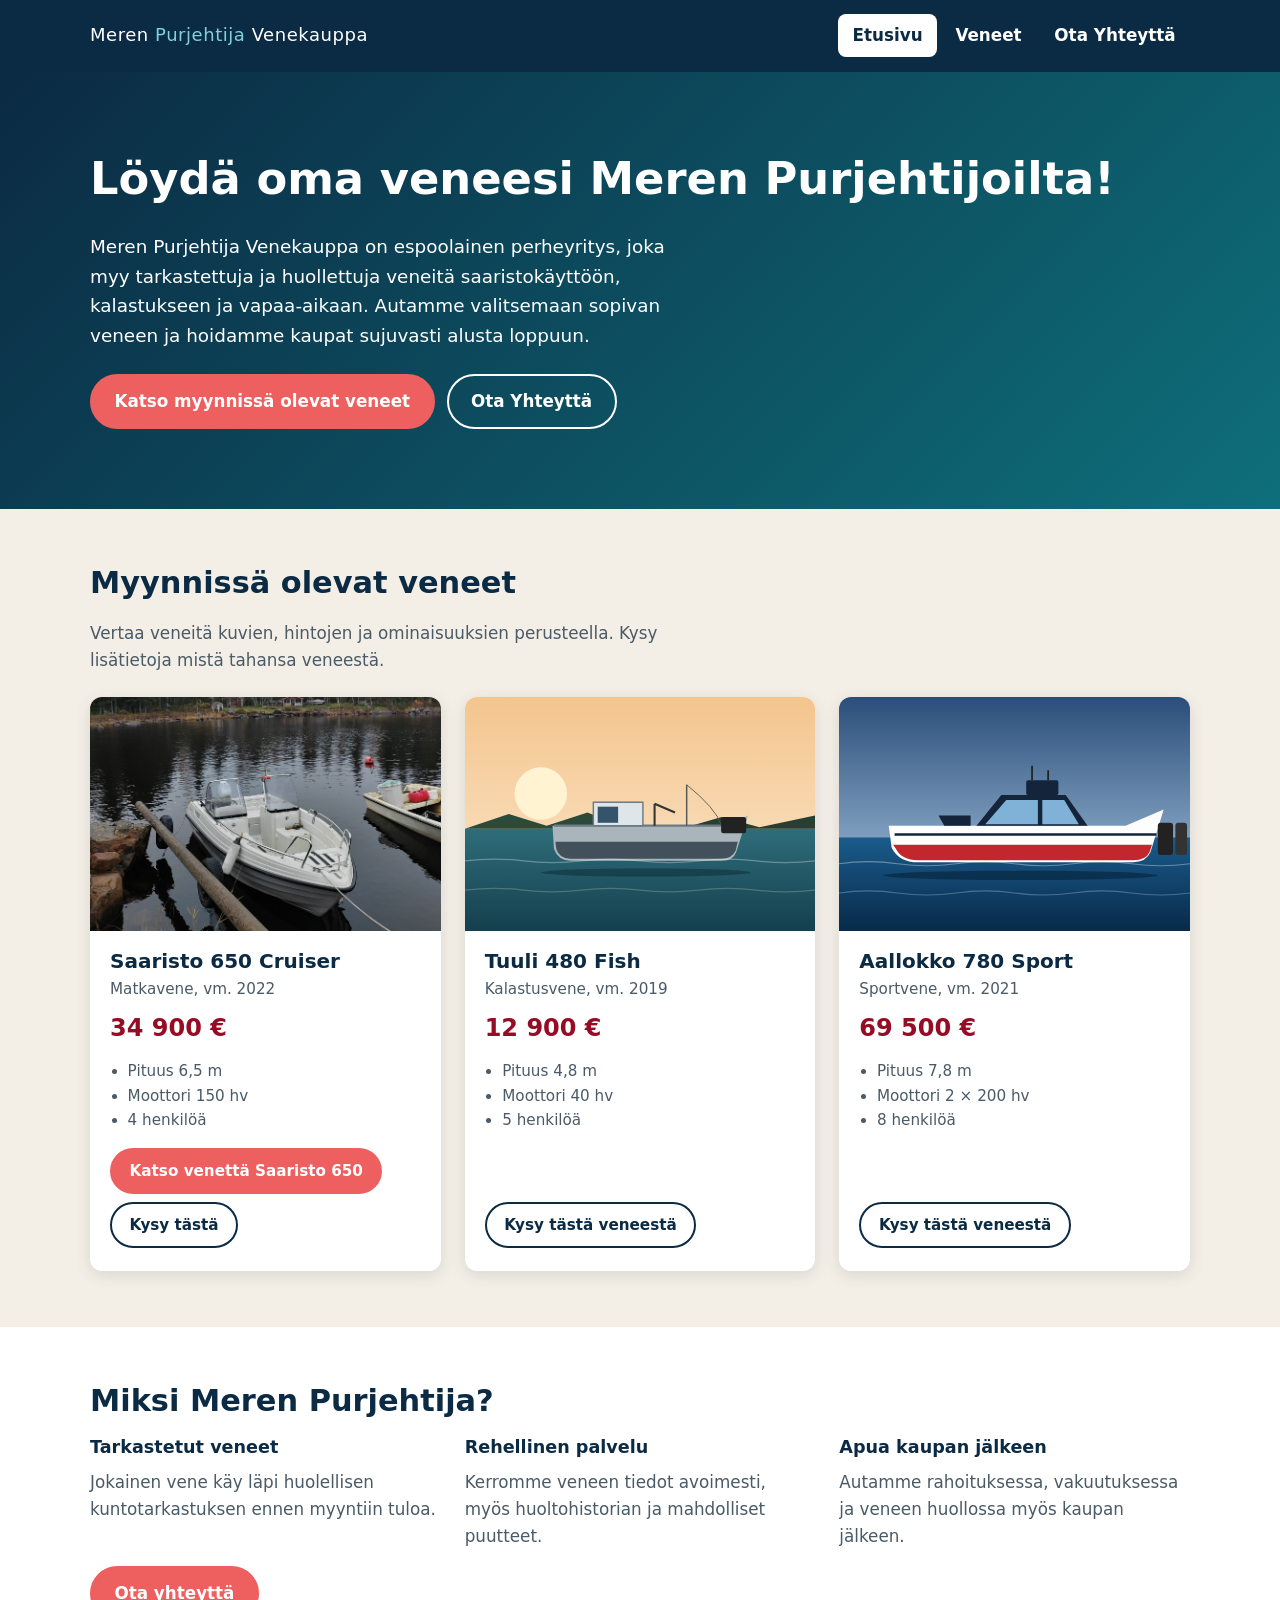
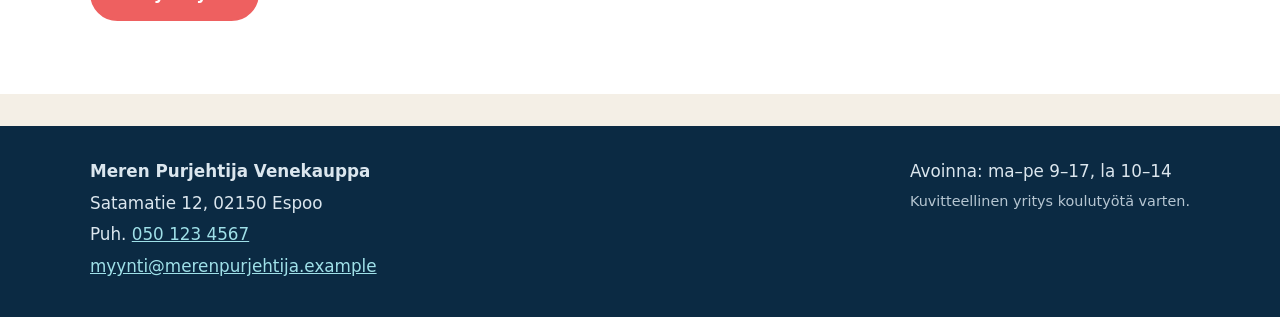
==== commit 9b634d36: "valmis" ====
--- a/index.html
+++ b/index.html
@@ -5,6 +5,7 @@
   <meta name="viewport" content="width=device-width, initial-scale=1">
   <title>Meren Purjehtija Venekauppa – Veneet myynnissä</title>
   <meta name="description" content="Meren Purjehtija Venekauppa myy huolella valittuja käytettyjä veneitä. Tutustu myynnissä oleviin veneisiin ja lähetä viestiä!">
+  <link rel="icon" href="images/favicon.ico" type="image/x-icon">
   <link rel="stylesheet" href="css/styles.css">
 </head>
 <body>
--- a/css/styles.css
+++ b/css/styles.css
@@ -23,6 +23,7 @@
 
 html {
   overscroll-behavior: none;
+  scroll-behavior: smooth;
 }
 
 body {
@@ -118,9 +119,8 @@
 .logo {
   color: var(--white);
   text-decoration: none;
-  font-size: 1.4rem;
-  font-weight: 700;
-  letter-spacing: 0.02em;
+  font-size: 18px;
+  letter-spacing: 0.03em;
 }
 
 .logo span {
